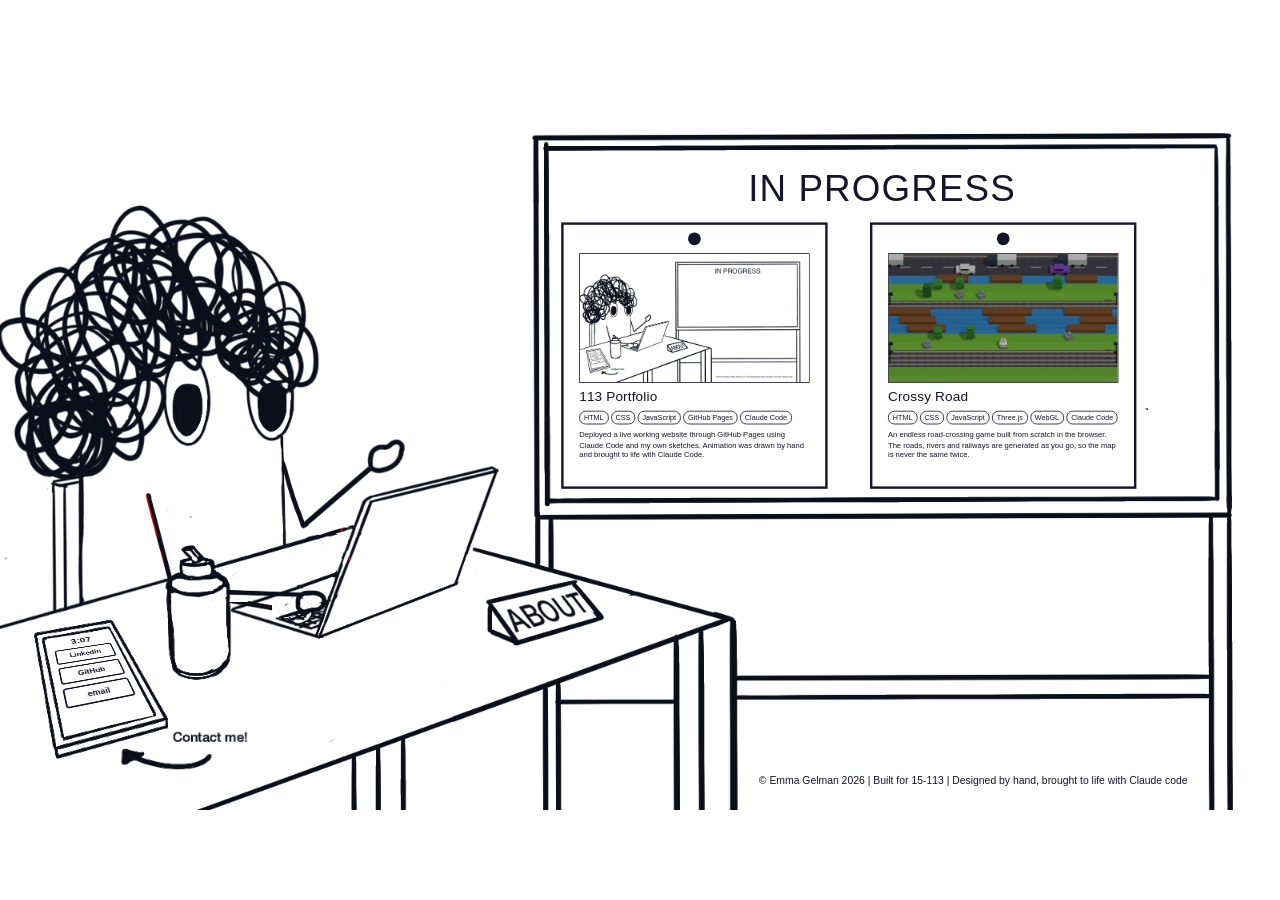
==== index.html @ 64c68b8c "Add a playable Crossy Road game and link it from the board An endless road-crossing game in vanilla " ====
<!DOCTYPE html>
<html lang="en">
<head>
  <meta charset="UTF-8" />
  <meta name="viewport" content="width=device-width, initial-scale=1.0" />
  <title>Emma Gelman — Welcome to my desk</title>
  <link rel="stylesheet" href="css/style.css?v=5" />
</head>
<body>
  <div class="stage">
    <!--
      The scene is a fixed 1600x900 canvas (same size as the drawn frames) that
      gets scaled to fit the window. Everything inside is positioned in the
      drawing's own pixel coordinates, so hotspots line up on every frame.
    -->
    <div class="scene" id="scene">

      <!-- Animation frames: drop your exported frames into images/frames/ -->
      <div class="frames" id="frames">
        <img class="frame is-active" src="images/frames/frame-01.png?v=5" alt="Emma at her desk" />
        <img class="frame" src="images/frames/frame-02.png?v=5" alt="" />
        <img class="frame" src="images/frames/frame-03.png?v=5" alt="" />
        <img class="frame" src="images/frames/frame-04.png?v=5" alt="" />
        <img class="frame" src="images/frames/frame-05.png?v=5" alt="" />
        <img class="frame" src="images/frames/frame-06.png?v=5" alt="" />
        <img class="frame" src="images/frames/frame-07.png?v=5" alt="" />
      </div>

      <!-- Phone + "Contact me!" from frame 1, shown on every frame so the phone
           (and the clock/buttons on it) never shift between frames -->
      <img class="phone-static" src="images/phone-static.png?v=5" alt="" />

      <!-- Title written across the top of the whiteboard -->
      <h2 class="board-title">In progress</h2>

      <!-- Project note pinned to the progress board -->
      <a class="note" href="https://emmagelman-alt.github.io/15-113-portoflio/"
         aria-label="113 Portfolio — open the project">
        <!-- square sheet with a pin, behind the content -->
        <svg class="note-paper" viewBox="0 0 336 336" aria-hidden="true">
          <rect x="3" y="3" width="330" height="330" />
          <circle class="note-pin" cx="168" cy="22" r="8" />
        </svg>

        <img class="note-shot" src="images/project-113-thumb.png?v=5" alt="The desk scene homepage" />
        <!-- title, tags and description flow in order, so a wrapped tag
             pushes the text down instead of overlapping it -->
        <span class="note-body">
          <span class="note-title">113 Portfolio</span>
          <span class="note-tags">
            <span>HTML</span><span>CSS</span><span>JavaScript</span><span>GitHub Pages</span><span>Claude Code</span>
          </span>
          <span class="note-desc">
            Deployed a live working website through GitHub Pages using Claude Code and my own sketches.
            Animation was drawn by hand and brought to life with Claude Code.
          </span>
        </span>
      </a>

      <!-- Second project note, pinned beside the first -->
      <a class="note note--crossy" href="crossy-road/index.html"
         aria-label="Crossy Road — play the game">
        <!-- square sheet with a pin, behind the content -->
        <svg class="note-paper" viewBox="0 0 336 336" aria-hidden="true">
          <rect x="3" y="3" width="330" height="330" />
          <circle class="note-pin" cx="168" cy="22" r="8" />
        </svg>

        <img class="note-shot" src="images/crossy-road-thumb.jpg?v=5" alt="The Crossy Road game, mid-run" />
        <span class="note-body">
          <span class="note-title">Crossy Road</span>
          <span class="note-tags">
            <span>HTML</span><span>CSS</span><span>JavaScript</span><span>Three.js</span><span>WebGL</span><span>Claude Code</span>
          </span>
          <span class="note-desc">
            An endless road-crossing game built from scratch in the browser. The roads, rivers and
            railways are generated as you go, so the map is never the same twice.
          </span>
        </span>
      </a>

      <!-- "ABOUT" tent card on the desk -->
      <a class="hotspot about" href="about.html" style="--x:598; --y:618; --w:165; --h:80" aria-label="About"></a>

      <!-- Phone screen overlay (skewed to match the drawn phone) -->
      <div class="phone-screen">
        <div class="clock" id="clock" aria-live="off">00:00</div>
        <div class="phone-apps">
          <a class="app" href="https://www.linkedin.com/in/emma-gelman-a0129829a" target="_blank" rel="noopener noreferrer">LinkedIn</a>
          <a class="app" href="https://github.com/emmagelman-alt" target="_blank" rel="noopener noreferrer">GitHub</a>
          <a class="app" href="mailto:emma.gelman@icloud.com">email</a>
        </div>
      </div>

      <!-- Credit line, sitting between the desk leg and the whiteboard's right leg -->
      <p class="credit">&copy; Emma Gelman 2026 | Built for 15-113 | Designed by hand, brought to life with Claude code</p>

      <!-- Speech bubble shown when something isn't ready yet -->
      <div class="bubble" id="bubble" role="status" hidden>Coming soon!</div>

      <!-- Shown only if the frame images can't be found -->
      <div class="missing-frames" id="missingFrames" hidden>
        Add your animation frames to <code>images/frames/</code> as
        <code>frame-01.png</code> … <code>frame-07.png</code>
      </div>
    </div>
  </div>

  <script src="js/script.js?v=5"></script>
</body>
</html>
---- css/style.css ----
/* ------------------------------------------------------------------
   Scene sizing
   The drawing is 1600x900. `.scene` is laid out at exactly that size and
   scaled by JS to fit the window, so every coordinate below is in the
   drawing's own pixels.
   I used claude code to write the entire website. I gave feedback on the chsnges when needed for iteration however I did not perosanlyl write a single line of code.
   I did draw each animation frame and graphic by hand and mocked them up on wireframes witht he correct apect ratio to give to claude. In that respect, the design is entirely my own.
 
------------------------------------------------------------------- */
:root {
  --scene-w: 1600;
  --scene-h: 900;
  --ink: #14142b;           /* the dark navy ink of the drawing */
  --paper: #ffffff;
  --font: -apple-system, BlinkMacSystemFont, "Helvetica Neue", Helvetica, Arial, sans-serif;
}

* { box-sizing: border-box; }

html, body {
  margin: 0;
  height: 100%;
  background: var(--paper);
  color: var(--ink);
  font-family: var(--font);
  overflow: hidden;
}

.stage {
  position: fixed;
  inset: 0;
  overflow: hidden;
  background: var(--paper);
}

.scene {
  position: absolute;
  left: 50%;
  top: 50%;
  width: calc(var(--scene-w) * 1px);
  height: calc(var(--scene-h) * 1px);
  transform: translate(-50%, -50%) scale(var(--scale, 1));
  transform-origin: center center;
  background: var(--paper);
}

/* ------------------------------------------------------------------
   Animation frames (stacked, one visible at a time)
------------------------------------------------------------------- */
.frames { position: absolute; inset: 0; }

.frame {
  position: absolute;
  inset: 0;
  width: 100%;
  height: 100%;
  object-fit: contain;
  opacity: 0;
  pointer-events: none;
  user-select: none;
}

.frame.is-active { opacity: 1; }

/* Static copy of the phone area (from frame 1) layered over every frame */
.phone-static {
  position: absolute;
  left: 30px;
  top: 640px;
  width: 310px;
  height: 210px;
  pointer-events: none;
  user-select: none;
}

/* ------------------------------------------------------------------
   Whiteboard title (same Helvetica-style caps as the ABOUT card)
   The board's inner face spans x 683-1522, y 72-508 in the drawing.
   Whiteboard serves a space to showcase projects, I wanted it to feel like my studio setup!
------------------------------------------------------------------- */
.board-title {
  position: absolute;
  left: 683px;
  top: 100px;
  width: 839px;
  margin: 0;
  text-align: center;
  font: 400 46px/1 var(--font);
  letter-spacing: 0.03em;
  text-transform: uppercase;
  color: var(--ink);
  pointer-events: none;
  user-select: none;
}

/* ------------------------------------------------------------------
   Credit line
   Sits in the empty strip between the desk's right leg (x 921) and the
   whiteboard's right leg (x 1512), near the bottom of the drawing.
------------------------------------------------------------------- */
.credit {
  position: absolute;
  left: 921px;
  top: 856px;
  width: 591px;
  margin: 0;
  text-align: center;
  font: 400 13px/1.3 var(--font);
  color: var(--ink);
  white-space: nowrap;
}

/* ------------------------------------------------------------------
   Project note pinned to the progress board
   Sits inside the whiteboard's inner face (x 683-1522, y 72-508),
   below the board title.
------------------------------------------------------------------- */
.note {
  position: absolute;
  left: 700px;
  top: 164px;
  width: 336px;
  height: 336px;
  display: block;
  color: var(--ink);
  text-decoration: none;
  transition: transform 140ms ease;
  -webkit-tap-highlight-color: transparent;
}

.note:hover,
.note:focus-visible {
  transform: translateY(-4px) rotate(-0.4deg);
  outline: none;
}

/* the drawn sheet sits behind everything else in the note */
.note-paper {
  position: absolute;
  inset: 0;
  width: 100%;
  height: 100%;
}

.note-paper rect {
  fill: var(--paper);
  stroke: var(--ink);
  stroke-width: 3;
}

.note-pin { fill: var(--ink); }

.note-shot { position: absolute; left: 24px; width: 288px; }

/* everything below the screenshot flows in order inside this box */
.note-body {
  position: absolute;
  left: 24px;
  top: 210px;
  width: 288px;
  display: block;
}

.note-shot {
  top: 40px;
  height: 162px;          /* 288 x 162 keeps the page's 16:9 shape, no crop */
  object-fit: fill;
  border: 1.5px solid var(--ink);
}

.note-title {
  display: block;
  font-size: 17px;
  font-weight: 500;
  letter-spacing: 0.01em;
}

.note-tags {
  display: flex;
  flex-wrap: wrap;
  gap: 3px;
  margin-top: 7px;
}

.note-tags span {
  font-size: 9px;
  line-height: 1;
  padding: 3px 5px;
  border: 1px solid var(--ink);
  border-radius: 8px;
  white-space: nowrap;
}

.note-desc {
  display: block;
  margin-top: 7px;
  font-size: 9.5px;
  line-height: 1.32;
}

/* The board holds two notes side by side. 700 + 336 wide + a 50px gap puts
   the second one at 1086, still inside the board's inner face (x 683-1522). */
.note--crossy { left: 1086px; }

@media (prefers-reduced-motion: reduce) {
  .note { transition: none; }
}

/* ------------------------------------------------------------------
   Hotspots (invisible clickable regions over parts of the drawing)
------------------------------------------------------------------- */
.hotspot {
  position: absolute;
  left: calc(var(--x) * 1px);
  top: calc(var(--y) * 1px);
  width: calc(var(--w) * 1px);
  height: calc(var(--h) * 1px);
  padding: 0;
  margin: 0;
  border: 0;
  background: transparent;
  cursor: pointer;
  border-radius: 50% / 45%;
  -webkit-tap-highlight-color: transparent;
}

.hotspot.about { border-radius: 12px; }

.hotspot:focus-visible {
  outline: 3px dashed var(--ink);
  outline-offset: 4px;
}

/* ------------------------------------------------------------------
   Phone screen
   A 100x150 box that JS maps onto the drawn screen's four corners with
   a perspective transform (see PHONE_SCREEN in js/script.js). Its white
   background covers the drawn "00:00" and boxes; the clock and buttons
   are laid out here in plain 2D and get the drawing's perspective.
------------------------------------------------------------------- */
.phone-screen {
  position: absolute;
  left: 0;
  top: 0;
  width: 100px;
  height: 150px;
  transform-origin: 0 0;
  background: var(--paper);
  display: flex;
  flex-direction: column;
  align-items: center;
  padding: 6px 8px 0;
  gap: 7px;
}

.clock {
  font-size: 15px;
  font-weight: 600;
  letter-spacing: 0.02em;
  line-height: 1;
  font-variant-numeric: tabular-nums;
  color: var(--ink);
}

.phone-apps {
  display: flex;
  flex-direction: column;
  gap: 6px;
  width: 100%;
}

.app {
  display: flex;
  align-items: center;
  justify-content: center;
  height: 27px;
  padding: 0;
  margin: 0;
  border: 2px solid var(--ink);
  border-radius: 4px;
  background: var(--paper);
  color: var(--ink);
  font: 600 11px/1 var(--font);
  cursor: pointer;
  text-decoration: none;
  transition: transform 120ms ease, background 120ms ease;
  -webkit-tap-highlight-color: transparent;
}

.app:hover,
.app:focus-visible {
  transform: scale(1.05);
  background: #f2f2f6;
  outline: none;
}

/* ------------------------------------------------------------------
   "Coming soon" speech bubble
------------------------------------------------------------------- */
.bubble {
  position: absolute;
  left: 0;
  top: 0;
  transform: translate(-50%, calc(-100% - 18px));
  padding: 10px 16px;
  font-size: 22px;
  font-weight: 500;
  white-space: nowrap;
  color: var(--ink);
  background: var(--paper);
  border: 3px solid var(--ink);
  /* slightly uneven corners for a hand-drawn feel */
  border-radius: 18px 22px 20px 24px / 22px 18px 24px 20px;
  pointer-events: none;
  z-index: 5;
  animation: bubble-pop 180ms cubic-bezier(.2,.9,.3,1.3);
}

/* tail */
.bubble::before,
.bubble::after {
  content: "";
  position: absolute;
  left: var(--tail-x, 50%);
  top: 100%;
  border-style: solid;
  border-color: transparent;
}

.bubble::before {
  margin-left: -13px;
  border-width: 16px 13px 0 13px;
  border-top-color: var(--ink);
}

.bubble::after {
  margin-left: -9px;
  border-width: 11px 9px 0 9px;
  border-top-color: var(--paper);
}

/* bubble variant that points up (used when there's no room above) */
.bubble.below {
  transform: translate(-50%, 18px);
}
.bubble.below::before,
.bubble.below::after { top: auto; bottom: 100%; }
.bubble.below::before {
  border-width: 0 13px 16px 13px;
  border-top-color: transparent;
  border-bottom-color: var(--ink);
}
.bubble.below::after {
  border-width: 0 9px 11px 9px;
  border-top-color: transparent;
  border-bottom-color: var(--paper);
}

@keyframes bubble-pop {
  from { opacity: 0; scale: 0.8; }
  to   { opacity: 1; scale: 1; }
}

/* ------------------------------------------------------------------
   Missing-frames notice (only shows if images can't load)
------------------------------------------------------------------- */
.missing-frames {
  position: absolute;
  left: 50%;
  top: 50%;
  transform: translate(-50%, -50%);
  padding: 24px 32px;
  font-size: 24px;
  text-align: center;
  border: 3px dashed var(--ink);
  border-radius: 16px;
  background: var(--paper);
}

.missing-frames code {
  font-family: ui-monospace, SFMono-Regular, Menlo, monospace;
  font-size: 0.9em;
  background: #f2f2f6;
  padding: 2px 6px;
  border-radius: 4px;
}

@media (prefers-reduced-motion: reduce) {
  .bubble { animation: none; }
  .app { transition: none; }
}
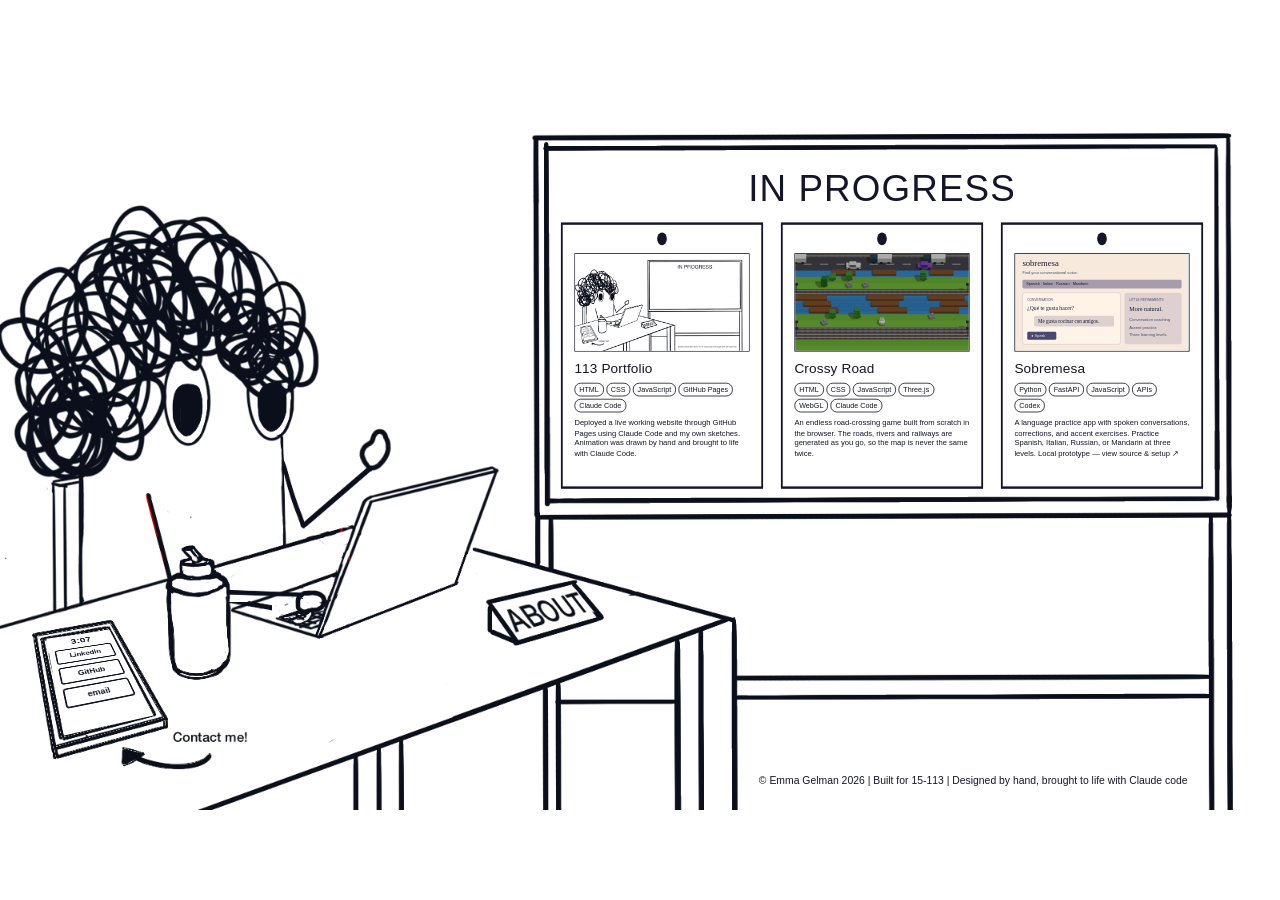
==== commit 7233d19c: "Add Sobremesa to portfolio project board" ====
--- a/index.html
+++ b/index.html
@@ -4,7 +4,7 @@
   <meta charset="UTF-8" />
   <meta name="viewport" content="width=device-width, initial-scale=1.0" />
   <title>Emma Gelman — Welcome to my desk</title>
-  <link rel="stylesheet" href="css/style.css?v=5" />
+  <link rel="stylesheet" href="css/style.css?v=6" />
 </head>
 <body>
   <div class="stage">
@@ -37,7 +37,7 @@
       <a class="note" href="https://emmagelman-alt.github.io/15-113-portoflio/"
          aria-label="113 Portfolio — open the project">
         <!-- square sheet with a pin, behind the content -->
-        <svg class="note-paper" viewBox="0 0 336 336" aria-hidden="true">
+        <svg class="note-paper" viewBox="0 0 336 336" preserveAspectRatio="none" aria-hidden="true">
           <rect x="3" y="3" width="330" height="330" />
           <circle class="note-pin" cx="168" cy="22" r="8" />
         </svg>
@@ -61,7 +61,7 @@
       <a class="note note--crossy" href="crossy-road/index.html"
          aria-label="Crossy Road — play the game">
         <!-- square sheet with a pin, behind the content -->
-        <svg class="note-paper" viewBox="0 0 336 336" aria-hidden="true">
+        <svg class="note-paper" viewBox="0 0 336 336" preserveAspectRatio="none" aria-hidden="true">
           <rect x="3" y="3" width="330" height="330" />
           <circle class="note-pin" cx="168" cy="22" r="8" />
         </svg>
@@ -76,6 +76,21 @@
             An endless road-crossing game built from scratch in the browser. The roads, rivers and
             railways are generated as you go, so the map is never the same twice.
           </span>
+        </span>
+      </a>
+
+      <!-- Language practice prototype, with source and local setup instructions -->
+      <a class="note note--sobremesa" href="https://github.com/emmagelman-alt/15-113-portoflio/tree/main/barcelona-spanish-practice"
+         aria-label="Sobremesa — view source and setup instructions">
+        <svg class="note-paper" viewBox="0 0 336 336" preserveAspectRatio="none" aria-hidden="true">
+          <rect x="3" y="3" width="330" height="330" />
+          <circle class="note-pin" cx="168" cy="22" r="8" />
+        </svg>
+        <img class="note-shot" src="images/sobremesa-thumb.svg" alt="Illustration of Sobremesa’s language conversation and feedback panels" />
+        <span class="note-body">
+          <span class="note-title">Sobremesa</span>
+          <span class="note-tags"><span>Python</span><span>FastAPI</span><span>JavaScript</span><span>APIs</span><span>Codex</span></span>
+          <span class="note-desc">A language practice app with spoken conversations, corrections, and accent exercises. Practice Spanish, Italian, Russian, or Mandarin at three levels. Local prototype — view source &amp; setup ↗</span>
         </span>
       </a>
 
--- a/css/style.css
+++ b/css/style.css
@@ -389,3 +389,10 @@
   .bubble { animation: none; }
   .app { transition: none; }
 }
+
+/* Three project notes fit within the illustrated board (x 683–1522). */
+.note { left: 700px; width: 255px; }
+.note--crossy { left: 975px; }
+.note--sobremesa { left: 1250px; }
+.note-shot { left: 18px; width: 219px; height: 123px; }
+.note-body { left: 18px; top: 175px; width: 219px; }
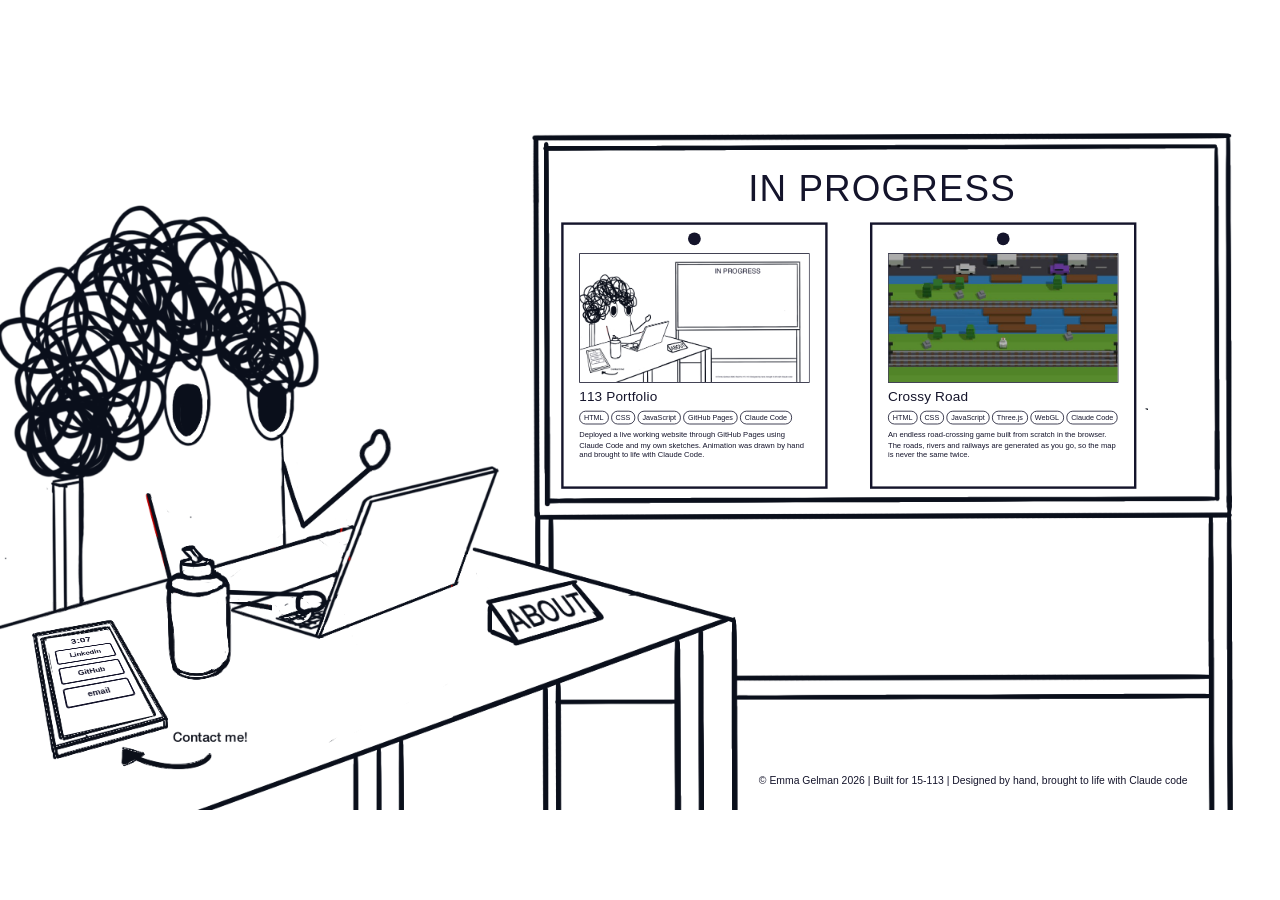
==== commit 5bef7250: "Revert "Add Sobremesa to portfolio project board" This reverts commit 7233d19c173e731bb6439f0c02e321" ====
--- a/index.html
+++ b/index.html
@@ -4,7 +4,7 @@
   <meta charset="UTF-8" />
   <meta name="viewport" content="width=device-width, initial-scale=1.0" />
   <title>Emma Gelman — Welcome to my desk</title>
-  <link rel="stylesheet" href="css/style.css?v=6" />
+  <link rel="stylesheet" href="css/style.css?v=5" />
 </head>
 <body>
   <div class="stage">
@@ -37,7 +37,7 @@
       <a class="note" href="https://emmagelman-alt.github.io/15-113-portoflio/"
          aria-label="113 Portfolio — open the project">
         <!-- square sheet with a pin, behind the content -->
-        <svg class="note-paper" viewBox="0 0 336 336" preserveAspectRatio="none" aria-hidden="true">
+        <svg class="note-paper" viewBox="0 0 336 336" aria-hidden="true">
           <rect x="3" y="3" width="330" height="330" />
           <circle class="note-pin" cx="168" cy="22" r="8" />
         </svg>
@@ -61,7 +61,7 @@
       <a class="note note--crossy" href="crossy-road/index.html"
          aria-label="Crossy Road — play the game">
         <!-- square sheet with a pin, behind the content -->
-        <svg class="note-paper" viewBox="0 0 336 336" preserveAspectRatio="none" aria-hidden="true">
+        <svg class="note-paper" viewBox="0 0 336 336" aria-hidden="true">
           <rect x="3" y="3" width="330" height="330" />
           <circle class="note-pin" cx="168" cy="22" r="8" />
         </svg>
@@ -76,21 +76,6 @@
             An endless road-crossing game built from scratch in the browser. The roads, rivers and
             railways are generated as you go, so the map is never the same twice.
           </span>
-        </span>
-      </a>
-
-      <!-- Language practice prototype, with source and local setup instructions -->
-      <a class="note note--sobremesa" href="https://github.com/emmagelman-alt/15-113-portoflio/tree/main/barcelona-spanish-practice"
-         aria-label="Sobremesa — view source and setup instructions">
-        <svg class="note-paper" viewBox="0 0 336 336" preserveAspectRatio="none" aria-hidden="true">
-          <rect x="3" y="3" width="330" height="330" />
-          <circle class="note-pin" cx="168" cy="22" r="8" />
-        </svg>
-        <img class="note-shot" src="images/sobremesa-thumb.svg" alt="Illustration of Sobremesa’s language conversation and feedback panels" />
-        <span class="note-body">
-          <span class="note-title">Sobremesa</span>
-          <span class="note-tags"><span>Python</span><span>FastAPI</span><span>JavaScript</span><span>APIs</span><span>Codex</span></span>
-          <span class="note-desc">A language practice app with spoken conversations, corrections, and accent exercises. Practice Spanish, Italian, Russian, or Mandarin at three levels. Local prototype — view source &amp; setup ↗</span>
         </span>
       </a>
 
--- a/css/style.css
+++ b/css/style.css
@@ -389,10 +389,3 @@
   .bubble { animation: none; }
   .app { transition: none; }
 }
-
-/* Three project notes fit within the illustrated board (x 683–1522). */
-.note { left: 700px; width: 255px; }
-.note--crossy { left: 975px; }
-.note--sobremesa { left: 1250px; }
-.note-shot { left: 18px; width: 219px; height: 123px; }
-.note-body { left: 18px; top: 175px; width: 219px; }
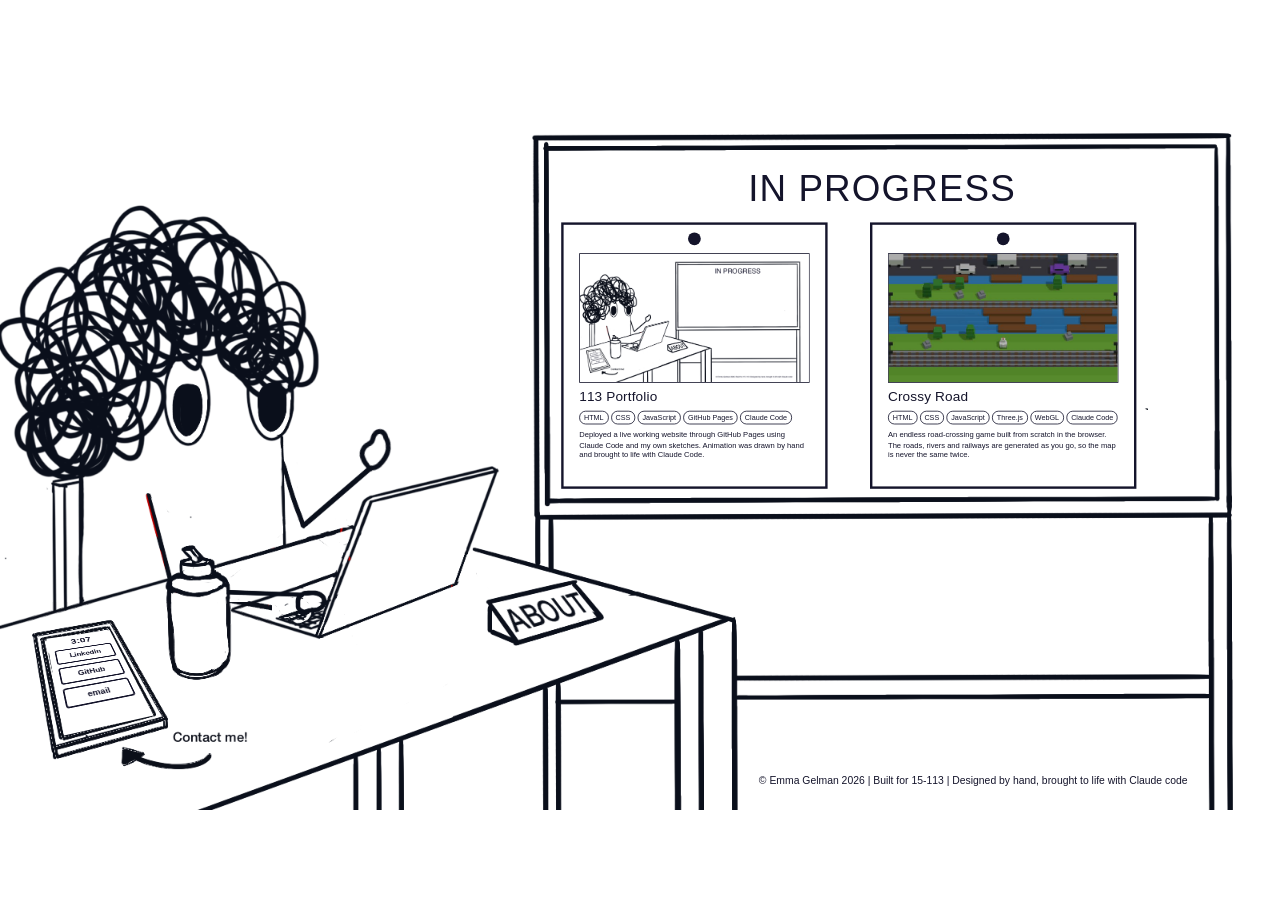
==== commit 71c0a578: "Add Sobremesa to the board with a scrolling second row The whiteboard fits two notes side by side, s" ====
--- a/index.html
+++ b/index.html
@@ -4,7 +4,7 @@
   <meta charset="UTF-8" />
   <meta name="viewport" content="width=device-width, initial-scale=1.0" />
   <title>Emma Gelman — Welcome to my desk</title>
-  <link rel="stylesheet" href="css/style.css?v=5" />
+  <link rel="stylesheet" href="css/style.css?v=6" />
 </head>
 <body>
   <div class="stage">
@@ -33,6 +33,10 @@
       <!-- Title written across the top of the whiteboard -->
       <h2 class="board-title">In progress</h2>
 
+      <!-- Project notes pinned to the progress board. Two fit side by side;
+           any more wrap onto new rows and the board scrolls. -->
+      <div class="board-notes">
+
       <!-- Project note pinned to the progress board -->
       <a class="note" href="https://emmagelman-alt.github.io/15-113-portoflio/"
          aria-label="113 Portfolio — open the project">
@@ -58,7 +62,7 @@
       </a>
 
       <!-- Second project note, pinned beside the first -->
-      <a class="note note--crossy" href="crossy-road/index.html"
+      <a class="note" href="crossy-road/index.html"
          aria-label="Crossy Road — play the game">
         <!-- square sheet with a pin, behind the content -->
         <svg class="note-paper" viewBox="0 0 336 336" aria-hidden="true">
@@ -78,6 +82,31 @@
           </span>
         </span>
       </a>
+
+      <!-- Third project note, on the board's second row -->
+      <a class="note" href="https://github.com/emmagelman-alt/15-113-portoflio/tree/main/barcelona-spanish-practice"
+         target="_blank" rel="noopener noreferrer"
+         aria-label="Sobremesa — view the source and setup instructions on GitHub">
+        <!-- square sheet with a pin, behind the content -->
+        <svg class="note-paper" viewBox="0 0 336 336" aria-hidden="true">
+          <rect x="3" y="3" width="330" height="330" />
+          <circle class="note-pin" cx="168" cy="22" r="8" />
+        </svg>
+
+        <img class="note-shot" src="images/sobremesa-thumb.jpg?v=6" alt="The Sobremesa conversation practice screen, set in Barcelona" />
+        <span class="note-body">
+          <span class="note-title">Sobremesa</span>
+          <span class="note-tags">
+            <span>Python</span><span>FastAPI</span><span>JavaScript</span><span>Groq API</span><span>Whisper</span><span>Codex</span>
+          </span>
+          <span class="note-desc">
+            A voice conversation app for practicing Spanish, Italian, Russian or Mandarin. Talk with a
+            local, get gentle corrections and more natural phrasing, and practice your accent.
+          </span>
+        </span>
+      </a>
+
+      </div>
 
       <!-- "ABOUT" tent card on the desk -->
       <a class="hotspot about" href="about.html" style="--x:598; --y:618; --w:165; --h:80" aria-label="About"></a>
--- a/css/style.css
+++ b/css/style.css
@@ -111,14 +111,52 @@
 }
 
 /* ------------------------------------------------------------------
-   Project note pinned to the progress board
-   Sits inside the whiteboard's inner face (x 683-1522, y 72-508),
-   below the board title.
-------------------------------------------------------------------- */
+   Project notes pinned to the progress board
+   The notes live in a scrolling area that fills the whiteboard's inner
+   face (x 683-1522, y 72-508) below the board title. Two notes fit side
+   by side; the rest wrap onto new rows, reached with the scroll bar on
+   the board's right-hand side. The padding puts the first row exactly
+   where the notes have always sat (x 700 / 1086, y 164) and leaves room
+   for the hover lift.
+------------------------------------------------------------------- */
+.board-notes {
+  position: absolute;
+  left: 683px;
+  top: 160px;
+  width: 839px;
+  height: 348px;
+  padding: 4px 0 16px 17px;
+  display: grid;
+  grid-template-columns: repeat(2, 336px);
+  column-gap: 50px;
+  row-gap: 32px;
+  align-content: start;
+  overflow-x: hidden;
+  overflow-y: auto;
+  overscroll-behavior: contain;
+}
+
+/* scroll bar drawn in the same ink as the board */
+.board-notes::-webkit-scrollbar { width: 12px; }
+.board-notes::-webkit-scrollbar-track {
+  background: var(--paper);
+  border-left: 1.5px solid var(--ink);
+}
+.board-notes::-webkit-scrollbar-thumb {
+  background: var(--ink);
+  border: 3px solid var(--paper);
+  border-radius: 6px;
+}
+
+@supports not selector(::-webkit-scrollbar) {
+  .board-notes {
+    scrollbar-width: thin;
+    scrollbar-color: var(--ink) var(--paper);
+  }
+}
+
 .note {
-  position: absolute;
-  left: 700px;
-  top: 164px;
+  position: relative;
   width: 336px;
   height: 336px;
   display: block;
@@ -197,10 +235,6 @@
   font-size: 9.5px;
   line-height: 1.32;
 }
-
-/* The board holds two notes side by side. 700 + 336 wide + a 50px gap puts
-   the second one at 1086, still inside the board's inner face (x 683-1522). */
-.note--crossy { left: 1086px; }
 
 @media (prefers-reduced-motion: reduce) {
   .note { transition: none; }
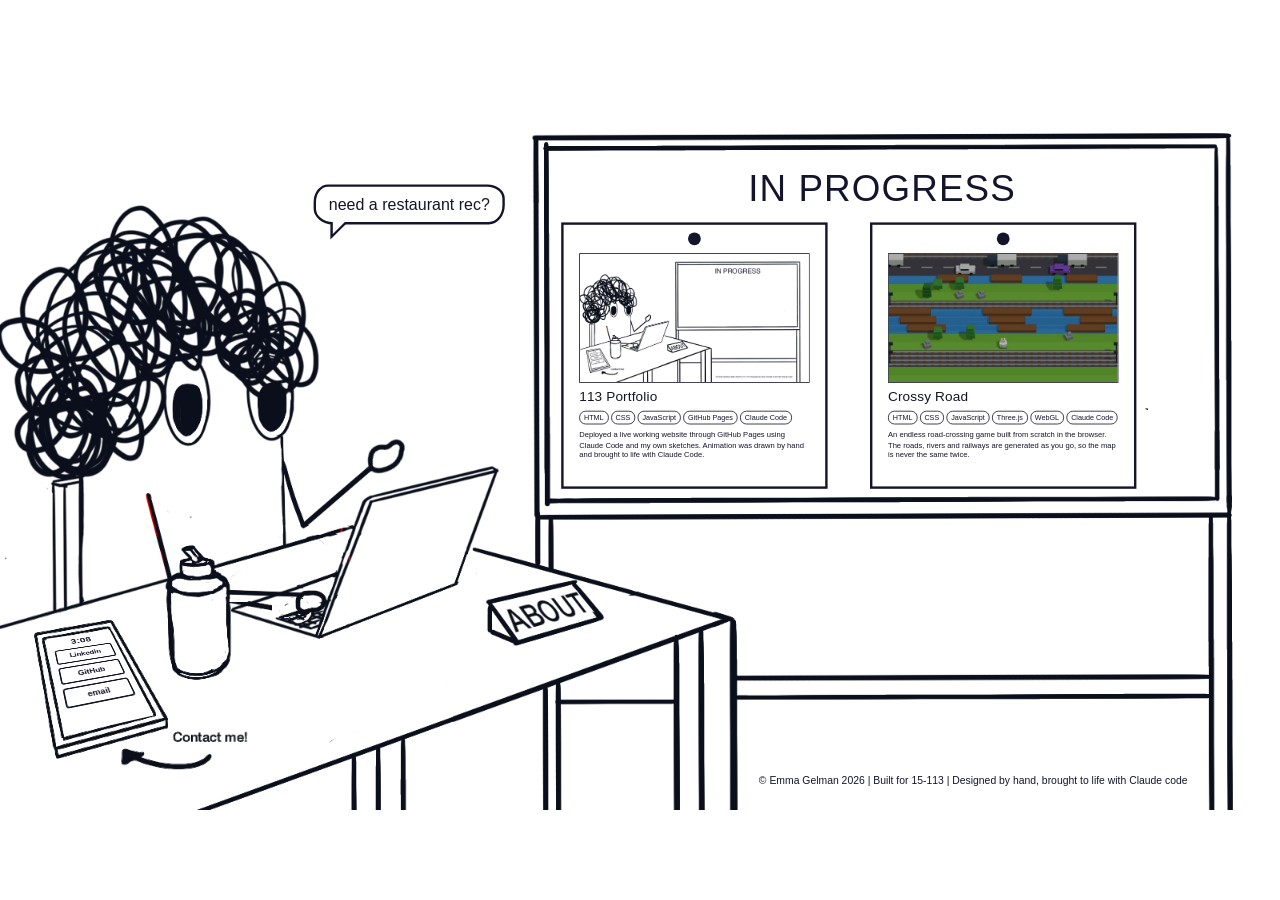
==== commit 28bcaa8f: "Add restaurant rec chat to the desk scene A "need a restaurant rec?" speech bubble by the drawing op" ====
--- a/index.html
+++ b/index.html
@@ -4,7 +4,7 @@
   <meta charset="UTF-8" />
   <meta name="viewport" content="width=device-width, initial-scale=1.0" />
   <title>Emma Gelman — Welcome to my desk</title>
-  <link rel="stylesheet" href="css/style.css?v=6" />
+  <link rel="stylesheet" href="css/style.css?v=7" />
 </head>
 <body>
   <div class="stage">
@@ -108,6 +108,29 @@
 
       </div>
 
+      <!-- Speech bubble from Emma that opens the restaurant rec chat -->
+      <button class="rec-bubble" id="recBubble" type="button"
+              aria-expanded="false" aria-controls="recChat">need a restaurant rec?</button>
+
+      <!-- Restaurant rec chat, written on the whiteboard in place of the notes.
+           Answers come from my Beli list via backend-for-restaurant-bot- on Render. -->
+      <section class="rec-chat" id="recChat" aria-label="Restaurant recommendations" hidden>
+        <h2 class="rec-heading">Restaurant recs</h2>
+        <button class="rec-close" id="recClose" type="button" aria-label="Close restaurant chat">&times;</button>
+        <div class="rec-log" id="recLog" aria-live="polite"></div>
+        <div class="rec-suggestions" id="recSuggestions">
+          <button type="button">sushi in NYC</button>
+          <button type="button">cafes in Pittsburgh</button>
+          <button type="button">dessert in Japan</button>
+        </div>
+        <form class="rec-form" id="recForm">
+          <input id="recInput" type="text" autocomplete="off" maxlength="500"
+                 placeholder="a city + a cuisine, e.g. tapas in San Sebastián"
+                 aria-label="Ask for a restaurant rec" />
+          <button type="submit">Send</button>
+        </form>
+      </section>
+
       <!-- "ABOUT" tent card on the desk -->
       <a class="hotspot about" href="about.html" style="--x:598; --y:618; --w:165; --h:80" aria-label="About"></a>
 
@@ -135,6 +158,6 @@
     </div>
   </div>
 
-  <script src="js/script.js?v=5"></script>
+  <script src="js/script.js?v=6"></script>
 </body>
 </html>
--- a/css/style.css
+++ b/css/style.css
@@ -396,6 +396,252 @@
 }
 
 /* ------------------------------------------------------------------
+   "Need a restaurant rec?" bubble
+   Sits in the gap between Emma's hair and the whiteboard's left leg
+   (x 668), with the tail pointing back down at her.
+------------------------------------------------------------------- */
+.rec-bubble {
+  position: absolute;
+  left: 392px;
+  top: 118px;
+  padding: 10px 16px;
+  font: 500 20px/1.2 var(--font);
+  white-space: nowrap;
+  color: var(--ink);
+  background: var(--paper);
+  border: 3px solid var(--ink);
+  border-radius: 18px 22px 20px 24px / 22px 18px 24px 20px;
+  cursor: pointer;
+  z-index: 4;
+  animation: rec-bob 3s ease-in-out infinite;
+  transition: background 120ms ease;
+  -webkit-tap-highlight-color: transparent;
+}
+
+.rec-bubble:hover,
+.rec-bubble:focus-visible,
+.rec-bubble[aria-expanded="true"] {
+  background: #f2f2f6;
+  outline: none;
+}
+
+.rec-bubble:focus-visible {
+  outline: 3px dashed var(--ink);
+  outline-offset: 5px;
+}
+
+/* tail, leaning down-left toward Emma's head */
+.rec-bubble::before,
+.rec-bubble::after {
+  content: "";
+  position: absolute;
+  top: 100%;
+  border-style: solid;
+  border-color: transparent;
+}
+
+.rec-bubble::before {
+  left: 18px;
+  border-width: 22px 22px 0 0;
+  border-top-color: var(--ink);
+}
+
+.rec-bubble::after {
+  left: 21px;
+  border-width: 15px 15px 0 0;
+  border-top-color: var(--paper);
+}
+
+.rec-bubble:hover::after,
+.rec-bubble:focus-visible::after,
+.rec-bubble[aria-expanded="true"]::after { border-top-color: #f2f2f6; }
+
+@keyframes rec-bob {
+  0%, 100% { translate: 0 0; }
+  50%      { translate: 0 -5px; }
+}
+
+/* ------------------------------------------------------------------
+   Restaurant rec chat
+   On the board it takes the notes' place (x 700-1505, y 160-500) and
+   the board title switches to "Restaurant recs". When the scene is
+   scaled too small to type into, JS moves it out of the scene and it
+   opens as a full-screen sheet instead (.is-sheet).
+------------------------------------------------------------------- */
+.board-notes[hidden],
+.rec-chat[hidden] { display: none; }
+
+.rec-chat {
+  position: absolute;
+  left: 700px;
+  top: 160px;
+  width: 805px;
+  height: 336px;
+  display: flex;
+  flex-direction: column;
+  gap: 10px;
+  color: var(--ink);
+  font-family: var(--font);
+  z-index: 3;
+}
+
+.rec-heading { display: none; }
+
+.rec-close {
+  position: absolute;
+  right: 0;
+  top: -62px;
+  width: 44px;
+  height: 44px;
+  padding: 0;
+  border: 3px solid var(--ink);
+  border-radius: 50%;
+  background: var(--paper);
+  color: var(--ink);
+  font: 400 30px/1 var(--font);
+  cursor: pointer;
+}
+
+.rec-close:hover,
+.rec-close:focus-visible { background: #f2f2f6; outline: none; }
+
+.rec-log {
+  flex: 1;
+  min-height: 0;
+  overflow-y: auto;
+  overscroll-behavior: contain;
+  display: flex;
+  flex-direction: column;
+  gap: 10px;
+  padding: 4px 14px 4px 2px;
+}
+
+/* same inked scroll bar as the notes */
+.rec-log::-webkit-scrollbar { width: 12px; }
+.rec-log::-webkit-scrollbar-track { background: var(--paper); border-left: 1.5px solid var(--ink); }
+.rec-log::-webkit-scrollbar-thumb { background: var(--ink); border: 3px solid var(--paper); border-radius: 6px; }
+
+@supports not selector(::-webkit-scrollbar) {
+  .rec-log { scrollbar-width: thin; scrollbar-color: var(--ink) var(--paper); }
+}
+
+.rec-msg {
+  max-width: 78%;
+  padding: 10px 14px;
+  font-size: 17px;
+  line-height: 1.35;
+  border: 2.5px solid var(--ink);
+  border-radius: 16px 20px 18px 22px / 20px 16px 22px 18px;
+  overflow-wrap: anywhere;
+}
+
+.rec-msg.from-emma { align-self: flex-start; background: var(--paper); }
+.rec-msg.from-visitor { align-self: flex-end; background: var(--ink); color: var(--paper); }
+.rec-msg.is-thinking { font-style: italic; opacity: 0.7; }
+
+.rec-places {
+  list-style: none;
+  margin: 8px 0 0;
+  padding: 0;
+  display: grid;
+  gap: 6px;
+}
+
+.rec-places li {
+  display: flex;
+  align-items: baseline;
+  gap: 10px;
+  padding-top: 6px;
+  border-top: 1.5px dashed var(--ink);
+}
+
+.rec-score {
+  flex: none;
+  min-width: 36px;
+  font-weight: 700;
+  font-variant-numeric: tabular-nums;
+}
+
+.rec-name { font-weight: 600; }
+.rec-meta { display: block; font-size: 0.82em; opacity: 0.75; }
+
+.rec-suggestions {
+  display: flex;
+  flex-wrap: wrap;
+  gap: 8px;
+}
+
+.rec-suggestions[hidden] { display: none; }
+
+.rec-suggestions button {
+  padding: 6px 12px;
+  font: 400 15px/1 var(--font);
+  color: var(--ink);
+  background: var(--paper);
+  border: 1.5px solid var(--ink);
+  border-radius: 14px;
+  cursor: pointer;
+}
+
+.rec-suggestions button:hover,
+.rec-suggestions button:focus-visible { background: #f2f2f6; outline: none; }
+
+.rec-form {
+  display: flex;
+  gap: 10px;
+}
+
+.rec-form input {
+  flex: 1;
+  min-width: 0;
+  padding: 10px 14px;
+  font: 400 17px/1.2 var(--font);
+  color: var(--ink);
+  background: var(--paper);
+  border: 3px solid var(--ink);
+  border-radius: 14px 18px 16px 20px / 18px 14px 20px 16px;
+}
+
+.rec-form input:focus { outline: 3px dashed var(--ink); outline-offset: 3px; }
+
+.rec-form button {
+  padding: 10px 20px;
+  font: 600 17px/1 var(--font);
+  color: var(--paper);
+  background: var(--ink);
+  border: 3px solid var(--ink);
+  border-radius: 18px 14px 20px 16px / 14px 18px 16px 20px;
+  cursor: pointer;
+}
+
+.rec-form button:disabled { opacity: 0.5; cursor: wait; }
+
+/* Full-screen sheet for small windows (phones) */
+.rec-chat.is-sheet {
+  position: fixed;
+  inset: 0;
+  width: auto;
+  height: auto;
+  padding: 16px;
+  background: var(--paper);
+  z-index: 10;
+}
+
+.rec-chat.is-sheet .rec-heading {
+  display: block;
+  margin: 4px 56px 4px 0;
+  font: 400 26px/1.2 var(--font);
+  letter-spacing: 0.03em;
+  text-transform: uppercase;
+}
+
+.rec-chat.is-sheet .rec-close { top: 12px; right: 16px; }
+.rec-chat.is-sheet .rec-msg { max-width: 88%; font-size: 16px; }
+/* 16px+ keeps iOS from zooming into the field */
+.rec-chat.is-sheet .rec-form input,
+.rec-chat.is-sheet .rec-form button { font-size: 16px; }
+
+/* ------------------------------------------------------------------
    Missing-frames notice (only shows if images can't load)
 ------------------------------------------------------------------- */
 .missing-frames {
@@ -420,6 +666,6 @@
 }
 
 @media (prefers-reduced-motion: reduce) {
-  .bubble { animation: none; }
-  .app { transition: none; }
-}
+  .bubble, .rec-bubble { animation: none; }
+  .app, .rec-bubble { transition: none; }
+}
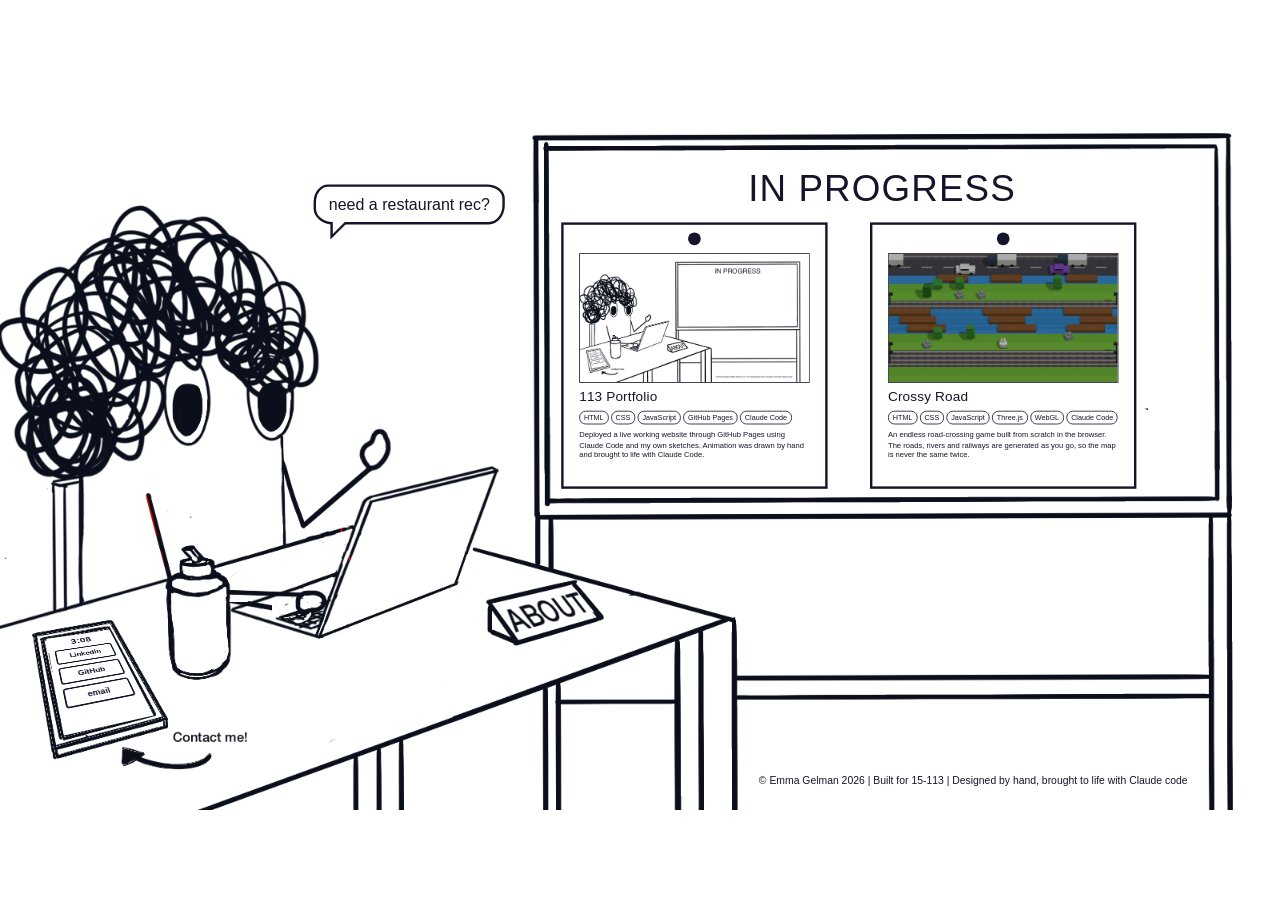
==== commit 89911952: "Add Restaurant Recs project note linking to the backend repo Co-Authored-By: Claude Opus 5.5 <norepl" ====
--- a/index.html
+++ b/index.html
@@ -106,6 +106,30 @@
         </span>
       </a>
 
+      <!-- Fourth project note, beside Sobremesa on the second row -->
+      <a class="note" href="https://github.com/emmagelman-alt/backend-for-restaurant-bot-"
+         target="_blank" rel="noopener noreferrer"
+         aria-label="Restaurant Recs — view the backend source and README on GitHub">
+        <!-- square sheet with a pin, behind the content -->
+        <svg class="note-paper" viewBox="0 0 336 336" aria-hidden="true">
+          <rect x="3" y="3" width="330" height="330" />
+          <circle class="note-pin" cx="168" cy="22" r="8" />
+        </svg>
+
+        <img class="note-shot" src="images/restaurant-recs-thumb.jpg?v=7" alt="The restaurant rec chat on the whiteboard, answering a request for sushi in New York City" />
+        <span class="note-body">
+          <span class="note-title">Restaurant Recs</span>
+          <span class="note-tags">
+            <span>Python</span><span>FastAPI</span><span>Groq API</span><span>Render</span><span>JavaScript</span><span>Claude Code</span><span>ChatGPT</span>
+          </span>
+          <span class="note-desc">
+            Click "need a restaurant rec?" by my desk and ask for a city and a cuisine. A Python
+            backend on Render uses Groq to read the request, then answers only with places I've
+            rated 8.0+ on Beli.
+          </span>
+        </span>
+      </a>
+
       </div>
 
       <!-- Speech bubble from Emma that opens the restaurant rec chat -->
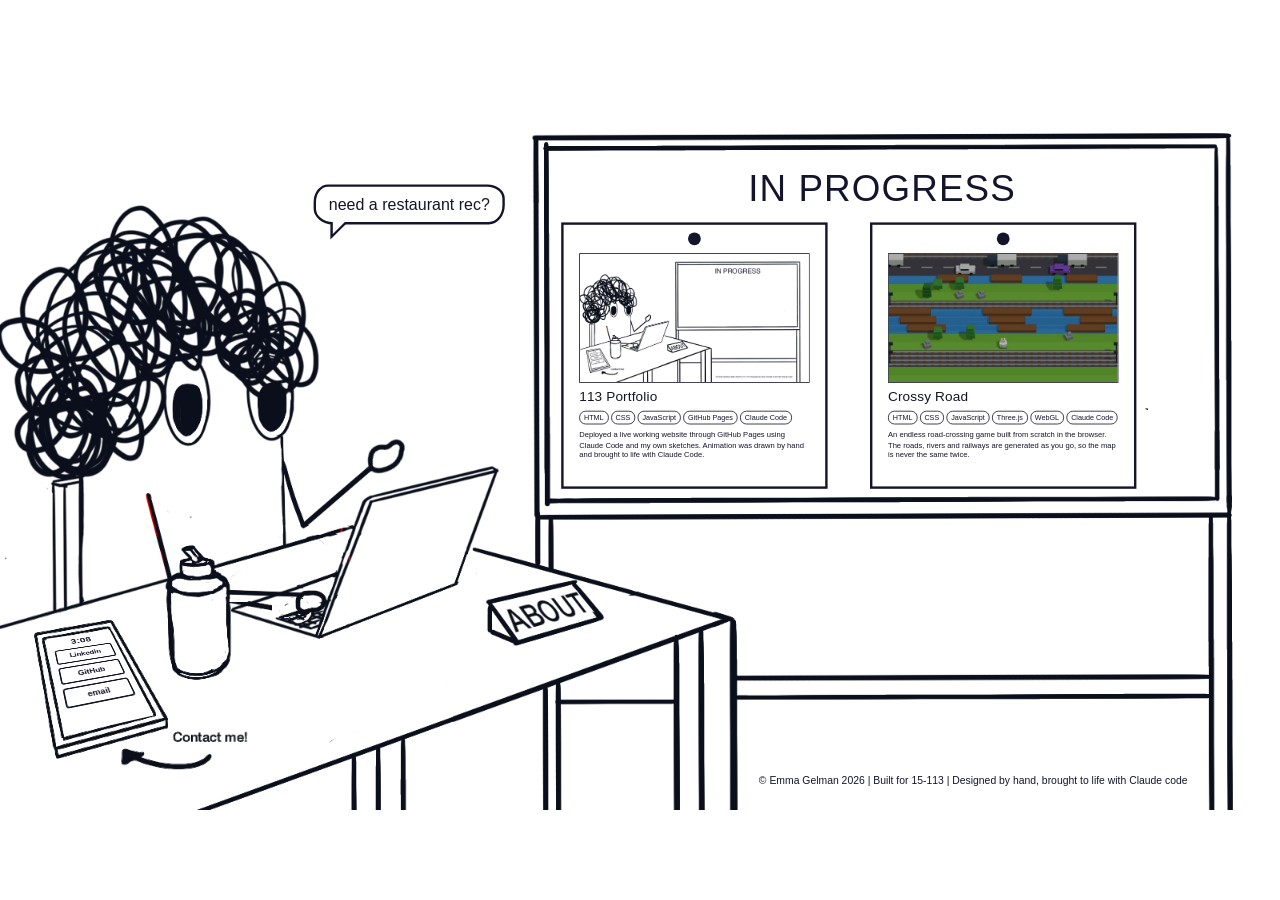
==== commit 0b9ac571: "Add Andean Dashboard to the project board New note on the board's third row linking to the password-" ====
--- a/index.html
+++ b/index.html
@@ -126,6 +126,30 @@
             Click "need a restaurant rec?" by my desk and ask for a city and a cuisine. A Python
             backend on Render uses Groq to read the request, then answers only with places I've
             rated 8.0+ on Beli.
+          </span>
+        </span>
+      </a>
+
+      <!-- Fifth project note, on the board's third row. The demo on Render asks for a
+           password (set there as DEMO_PASSWORD), so nothing secret lives in this page. -->
+      <a class="note" href="https://andean-dashboard-demo.onrender.com"
+         target="_blank" rel="noopener noreferrer"
+         aria-label="Andean Dashboard — open the password-protected demo">
+        <!-- square sheet with a pin, behind the content -->
+        <svg class="note-paper" viewBox="0 0 336 336" aria-hidden="true">
+          <rect x="3" y="3" width="330" height="330" />
+          <circle class="note-pin" cx="168" cy="22" r="8" />
+        </svg>
+
+        <img class="note-shot" src="images/andean-dashboard-thumb.jpg?v=8" alt="The Andean Dashboard: to-dos on the left, calendar and machines on the right" />
+        <span class="note-body">
+          <span class="note-title">Andean Dashboard</span>
+          <span class="note-tags">
+            <span>Python</span><span>FastAPI</span><span>JavaScript</span><span>Slack API</span><span>Notion API</span><span>Figma</span><span>Claude Code</span>
+          </span>
+          <span class="note-desc">
+            An employee dashboard for Andean that turns Slack requests, Notion tasks and Outlook
+            meetings into one to-do list. The live demo is password-protected.
           </span>
         </span>
       </a>
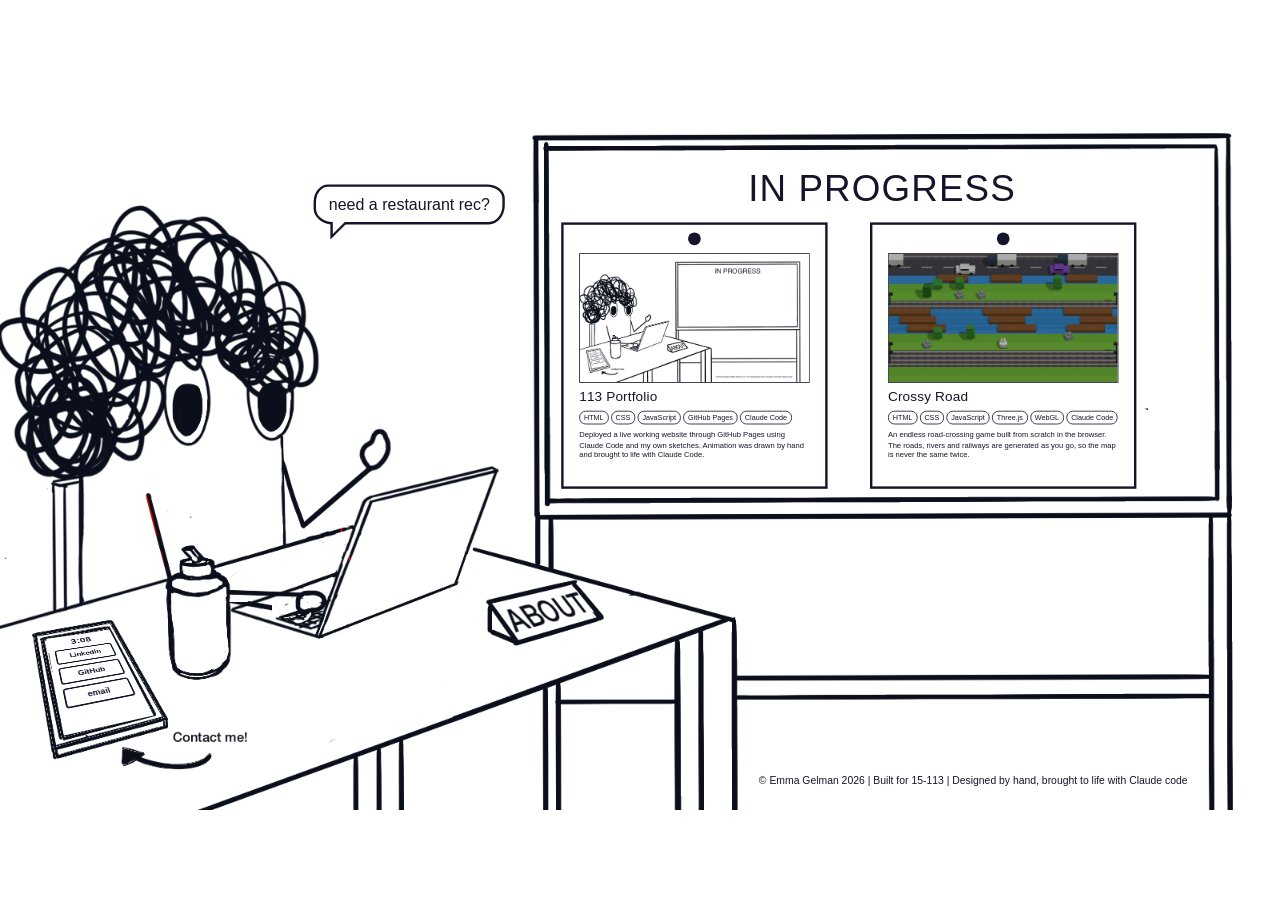
==== commit 5ac7fba5: "Add Warp Inventory to the project board - warp-inventory/: a copy of the Inventory page built for An" ====
--- a/index.html
+++ b/index.html
@@ -150,6 +150,29 @@
           <span class="note-desc">
             An employee dashboard for Andean that turns Slack requests, Notion tasks and Outlook
             meetings into one to-do list. The live demo is password-protected.
+          </span>
+        </span>
+      </a>
+
+      <!-- Sixth project note, beside the Andean Dashboard on the third row. The real page is inside
+           Andean's private Warp app, so the note opens a copy that runs on sample data. -->
+      <a class="note" href="warp-inventory/index.html"
+         aria-label="Warp Inventory — open the demo with sample data">
+        <!-- square sheet with a pin, behind the content -->
+        <svg class="note-paper" viewBox="0 0 336 336" aria-hidden="true">
+          <rect x="3" y="3" width="330" height="330" />
+          <circle class="note-pin" cx="168" cy="22" r="8" />
+        </svg>
+
+        <img class="note-shot" src="images/warp-inventory-thumb.jpg?v=1" alt="The Inventory page: processed devices by product beside a wheel of the parts left to cut" />
+        <span class="note-body">
+          <span class="note-title">Warp Inventory</span>
+          <span class="note-tags">
+            <span>SQL</span><span>Postgres</span><span>Supabase</span><span>Next.js</span><span>TypeScript</span><span>Claude Code</span>
+          </span>
+          <span class="note-desc">
+            An inventory page for Andean's e-waste line. Every desktop the Lazarus robot cuts open is
+            counted automatically, with a wheel of the parts left to cut. The demo uses sample data.
           </span>
         </span>
       </a>
